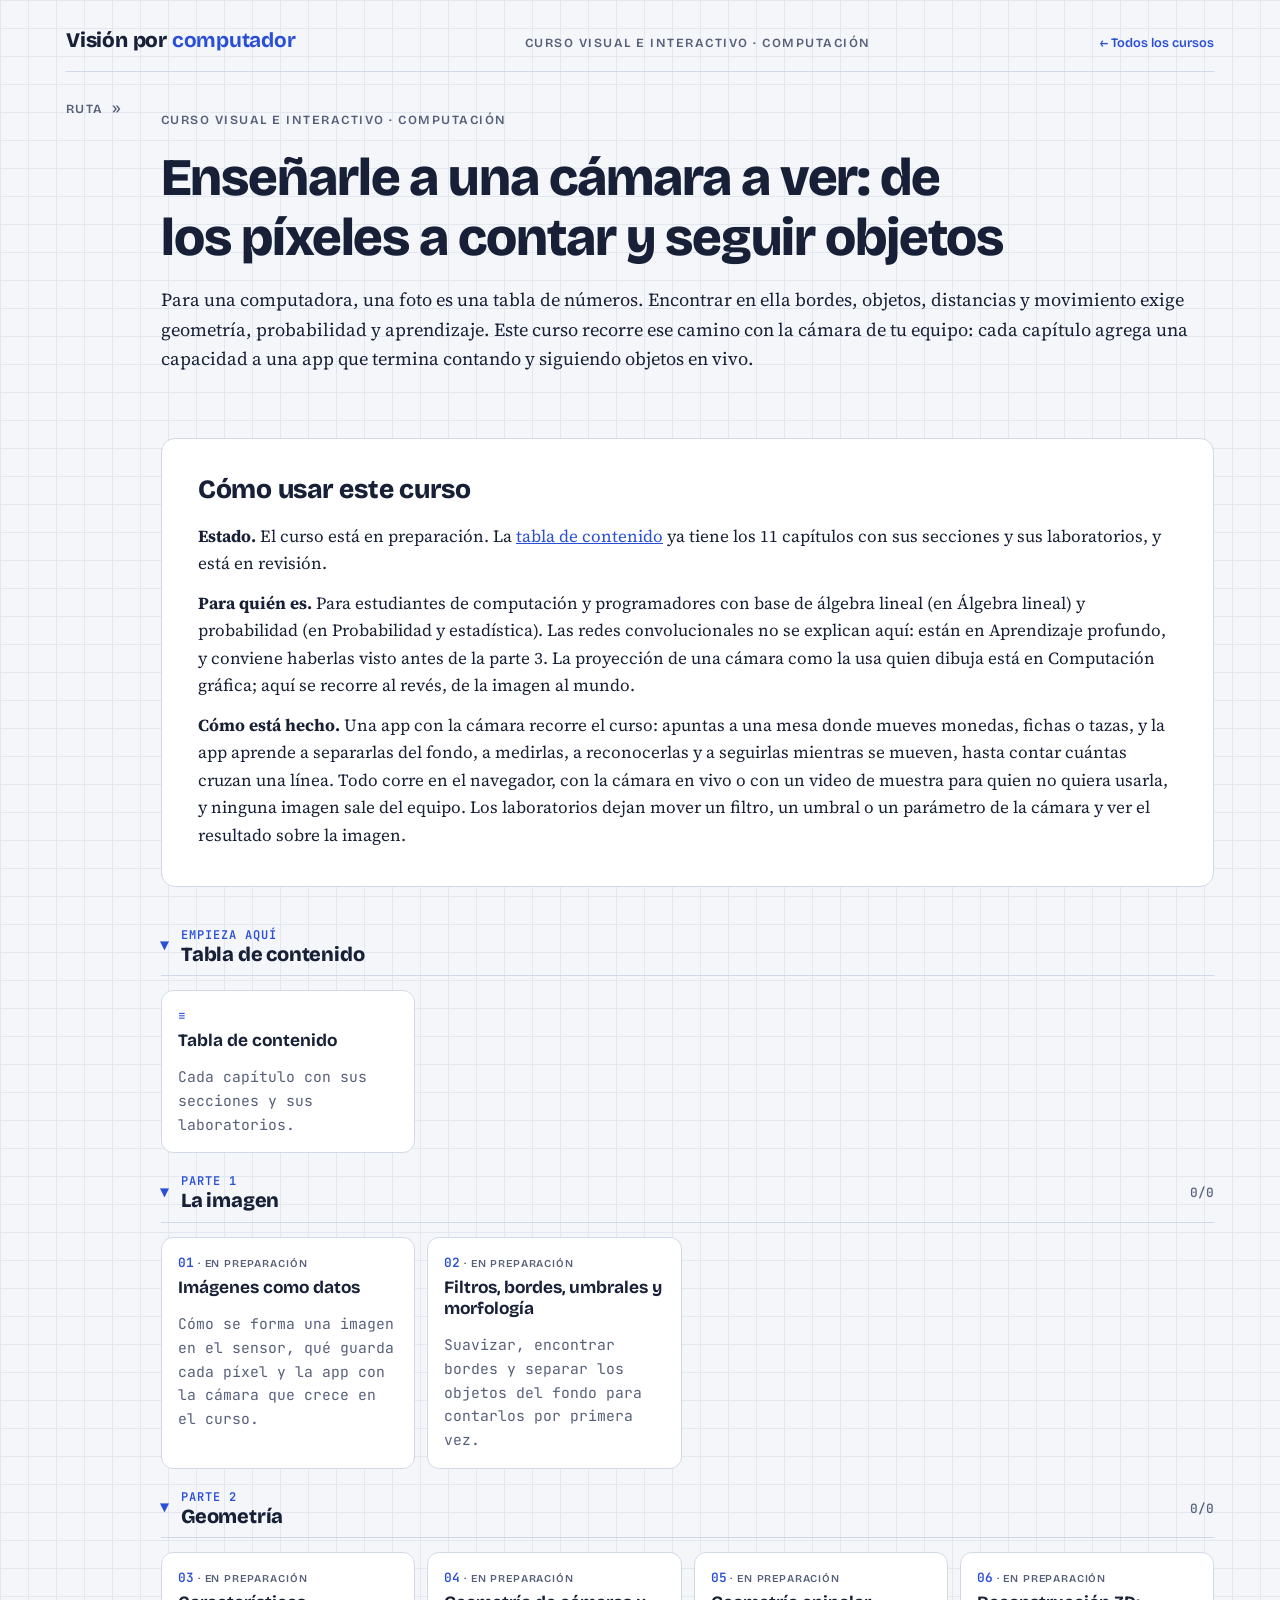
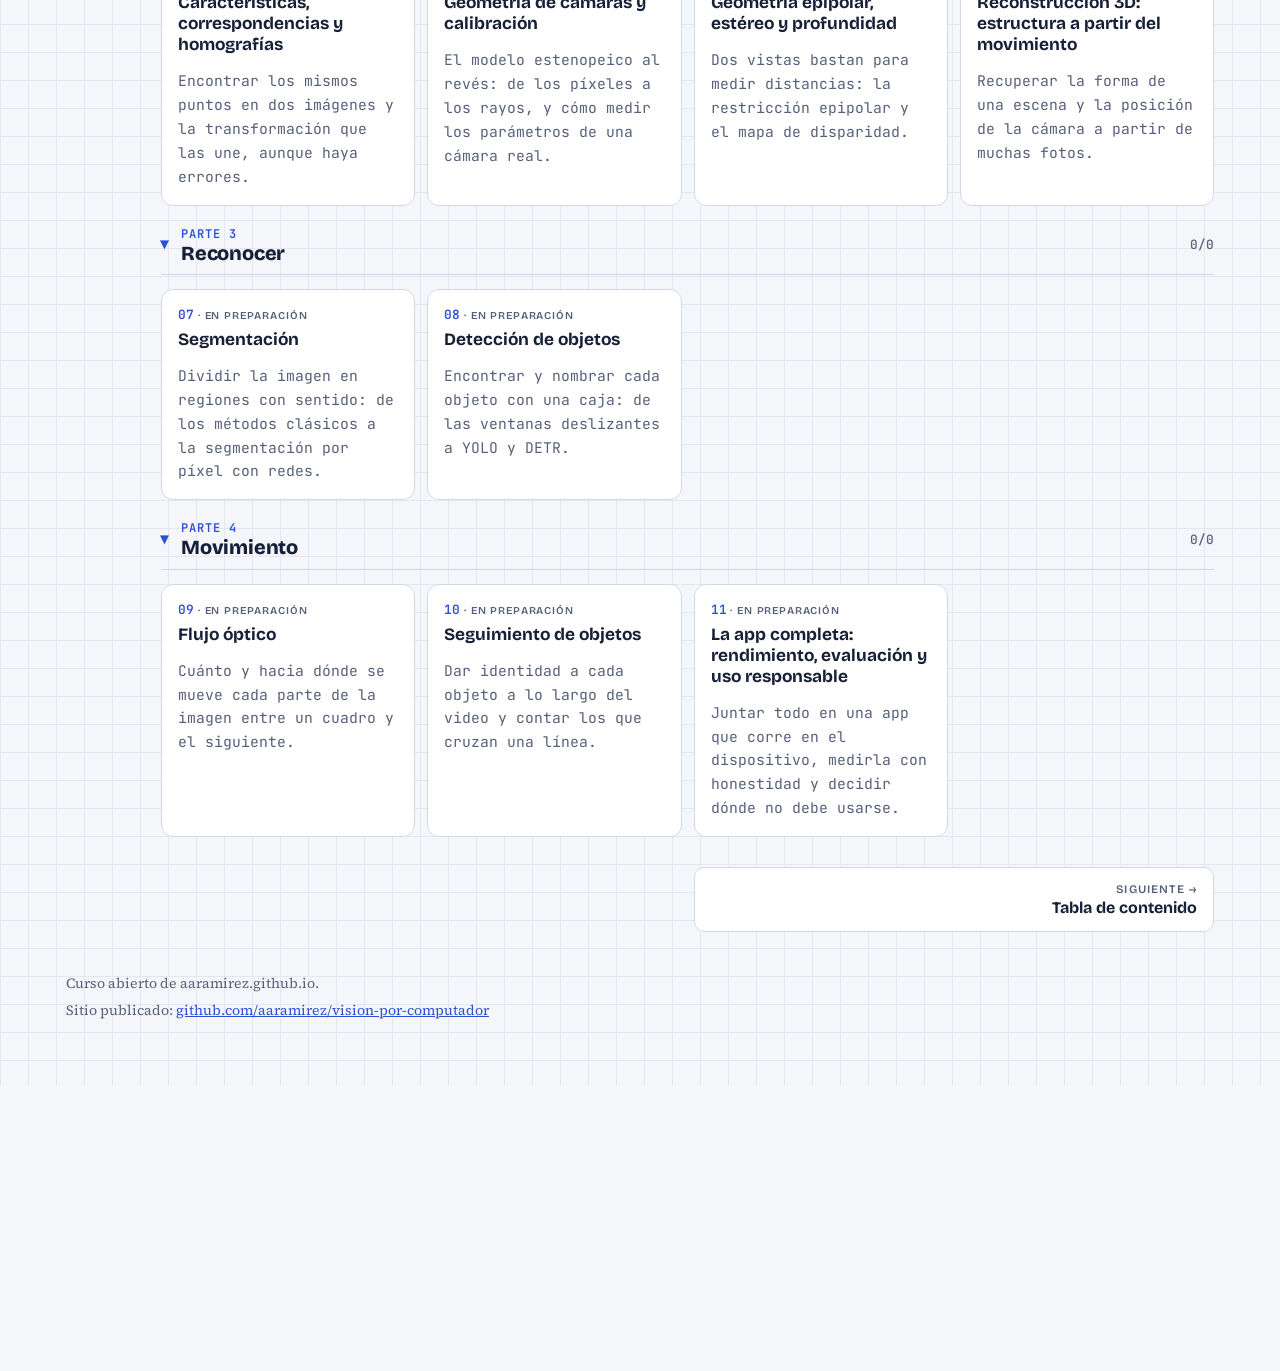
==== index.html @ 4a485ded "Portada y tabla de contenido para revisión" ====
<!doctype html>
<html lang="es">
<head>
<!-- Google Tag Manager -->
<script>(function(w,d,s,l,i){w[l]=w[l]||[];w[l].push({'gtm.start':
new Date().getTime(),event:'gtm.js'});var f=d.getElementsByTagName(s)[0],
j=d.createElement(s),dl=l!='dataLayer'?'&l='+l:'';j.async=true;j.src=
'https://www.googletagmanager.com/gtm.js?id='+i+dl;f.parentNode.insertBefore(j,f);
})(window,document,'script','dataLayer','GTM-KX76XF8R');</script>
<!-- End Google Tag Manager -->
<meta charset="utf-8">
<meta name="viewport" content="width=device-width, initial-scale=1, viewport-fit=cover">
<title>Visión por computador</title>
<meta name="claude:viewport-fit-sides" content="cover">
<meta name="description" content="Cómo una computadora interpreta imágenes: filtros y bordes, características y correspondencias, geometría de cámaras y calibración, estéreo y reconstrucción 3D, flujo óptico, seguimiento, segmentación y detección de objetos, con una app que usa la cámara del lector.">
<link rel="preconnect" href="https://fonts.googleapis.com">
<link rel="preconnect" href="https://fonts.gstatic.com" crossorigin>
<link rel="stylesheet" href="https://fonts.googleapis.com/css2?family=Bricolage+Grotesque:opsz,wght@12..96,500;12..96,700;12..96,800&family=JetBrains+Mono:wght@400;600&family=Source+Serif+4:ital,opsz,wght@0,8..60,400;0,8..60,600;1,8..60,400;1,8..60,600&display=swap">
<link rel="stylesheet" href="assets/style.css">
</head>
<body>
<!-- Google Tag Manager (noscript) -->
<noscript><iframe src="https://www.googletagmanager.com/ns.html?id=GTM-KX76XF8R"
height="0" width="0" style="display:none;visibility:hidden"></iframe></noscript>
<!-- End Google Tag Manager (noscript) -->
<div class="wrap" data-page="index">
<header class="topbar"><a class="brand" href="index.html">Visión por <b>computador</b></a><span class="eyebrow">Curso visual e interactivo · Computación</span><a class="al-sitio" href="https://aaramirez.github.io/">← Todos los cursos</a></header>
<div class="layout">
<nav class="toc" id="toc" aria-label="Ruta de aprendizaje"></nav>
<main>

<header class="hero">
  <span class="eyebrow">Curso visual e interactivo · Computación</span>
  <h1>Enseñarle a una cámara a ver: de los píxeles a contar y seguir objetos</h1>
  <p class="lede">Para una computadora, una foto es una tabla de números. Encontrar en ella bordes, objetos, distancias y movimiento exige geometría, probabilidad y aprendizaje. Este curso recorre ese camino con la cámara de tu equipo: cada capítulo agrega una capacidad a una app que termina contando y siguiendo objetos en vivo.</p>
</header>

<section>
  <h2>Cómo usar este curso</h2>
  <div class="prose">
    <p><b>Estado.</b> El curso está en preparación. La <a href="temario.html">tabla de contenido</a> ya tiene los 11 capítulos con sus secciones y sus laboratorios, y está en revisión.</p>
    <p><b>Para quién es.</b> Para estudiantes de computación y programadores con base de álgebra lineal (en Álgebra lineal) y probabilidad (en Probabilidad y estadística). Las redes convolucionales no se explican aquí: están en Aprendizaje profundo, y conviene haberlas visto antes de la parte 3. La proyección de una cámara como la usa quien dibuja está en Computación gráfica; aquí se recorre al revés, de la imagen al mundo.</p>
    <p><b>Cómo está hecho.</b> Una app con la cámara recorre el curso: apuntas a una mesa donde mueves monedas, fichas o tazas, y la app aprende a separarlas del fondo, a medirlas, a reconocerlas y a seguirlas mientras se mueven, hasta contar cuántas cruzan una línea. Todo corre en el navegador, con la cámara en vivo o con un video de muestra para quien no quiera usarla, y ninguna imagen sale del equipo. Los laboratorios dejan mover un filtro, un umbral o un parámetro de la cámara y ver el resultado sobre la imagen.</p>
  </div>
</section>

<details class="stage" id="temario" open><summary><h2><span class="pn">Empieza aquí</span> Tabla de contenido</h2></summary>
  <div class="mods">
    <a class="mod" href="temario.html"><span class="n">≡</span><b>Tabla de contenido</b><p>Cada capítulo con sus secciones y sus laboratorios.</p></a>
  </div>
</details>

<details class="stage" id="parte-1" open><summary><h2><span class="pn">Parte 1</span> La imagen</h2><span class="cuenta" data-etapa-cuenta="1"></span></summary>
  <div class="mods">
    <div class="mod soon" data-id="imagenes-como-datos"><span class="n">01</span><b>Imágenes como datos</b><p>Cómo se forma una imagen en el sensor, qué guarda cada píxel y la app con la cámara que crece en el curso.</p></div>
    <div class="mod soon" data-id="filtros-bordes-y-regiones"><span class="n">02</span><b>Filtros, bordes, umbrales y morfología</b><p>Suavizar, encontrar bordes y separar los objetos del fondo para contarlos por primera vez.</p></div>
  </div>
</details>

<details class="stage" id="parte-2" open><summary><h2><span class="pn">Parte 2</span> Geometría</h2><span class="cuenta" data-etapa-cuenta="2"></span></summary>
  <div class="mods">
    <div class="mod soon" data-id="caracteristicas-y-correspondencias"><span class="n">03</span><b>Características, correspondencias y homografías</b><p>Encontrar los mismos puntos en dos imágenes y la transformación que las une, aunque haya errores.</p></div>
    <div class="mod soon" data-id="geometria-de-camaras"><span class="n">04</span><b>Geometría de cámaras y calibración</b><p>El modelo estenopeico al revés: de los píxeles a los rayos, y cómo medir los parámetros de una cámara real.</p></div>
    <div class="mod soon" data-id="estereo-y-profundidad"><span class="n">05</span><b>Geometría epipolar, estéreo y profundidad</b><p>Dos vistas bastan para medir distancias: la restricción epipolar y el mapa de disparidad.</p></div>
    <div class="mod soon" data-id="reconstruccion-3d"><span class="n">06</span><b>Reconstrucción 3D: estructura a partir del movimiento</b><p>Recuperar la forma de una escena y la posición de la cámara a partir de muchas fotos.</p></div>
  </div>
</details>

<details class="stage" id="parte-3" open><summary><h2><span class="pn">Parte 3</span> Reconocer</h2><span class="cuenta" data-etapa-cuenta="3"></span></summary>
  <div class="mods">
    <div class="mod soon" data-id="segmentacion"><span class="n">07</span><b>Segmentación</b><p>Dividir la imagen en regiones con sentido: de los métodos clásicos a la segmentación por píxel con redes.</p></div>
    <div class="mod soon" data-id="deteccion-de-objetos"><span class="n">08</span><b>Detección de objetos</b><p>Encontrar y nombrar cada objeto con una caja: de las ventanas deslizantes a YOLO y DETR.</p></div>
  </div>
</details>

<details class="stage" id="parte-4" open><summary><h2><span class="pn">Parte 4</span> Movimiento</h2><span class="cuenta" data-etapa-cuenta="4"></span></summary>
  <div class="mods">
    <div class="mod soon" data-id="flujo-optico"><span class="n">09</span><b>Flujo óptico</b><p>Cuánto y hacia dónde se mueve cada parte de la imagen entre un cuadro y el siguiente.</p></div>
    <div class="mod soon" data-id="seguimiento"><span class="n">10</span><b>Seguimiento de objetos</b><p>Dar identidad a cada objeto a lo largo del video y contar los que cruzan una línea.</p></div>
    <div class="mod soon" data-id="la-app-completa"><span class="n">11</span><b>La app completa: rendimiento, evaluación y uso responsable</b><p>Juntar todo en una app que corre en el dispositivo, medirla con honestidad y decidir dónde no debe usarse.</p></div>
  </div>
</details>



<nav class="pager" id="pager" aria-label="Capítulo anterior y siguiente"></nav>
</main>
</div>
<footer><span>Curso abierto de aaramirez.github.io.</span><span>Sitio publicado: <a href="https://github.com/aaramirez/vision-por-computador" target="_blank" rel="noopener">github.com/aaramirez/vision-por-computador</a></span></footer>
</div>
<script src="assets/lab.js"></script>
</body>
</html>
---- assets/style.css ----
/* Cuaderno cuadriculado: índice lateral fijo (ruta de aprendizaje) + columna de lectura con laboratorios interactivos */
:root{
  --paper:#f4f6fa; --card:#ffffff; --ink:#172036; --muted:#56607a; --line:#d2d9e6; --grid:#e2e7f0;
  --accent:#2a4fd6; --accent-soft:#e4eaff; --warm:#d4492f; --warm-soft:#fde7e1; --good:#16845a; --good-soft:#dff3ea;
  --mark:rgba(255,206,46,.5);
  --f-display:"Bricolage Grotesque","Segoe UI",system-ui,sans-serif;
  --f-body:"Source Serif 4",Georgia,"Times New Roman",serif;
  --f-mono:"JetBrains Mono",ui-monospace,Consolas,monospace;
}
@media (prefers-color-scheme: dark){
  :root:not([data-theme="light"]){
    --paper:#0e1422; --card:#151d2f; --ink:#e5eaf6; --muted:#9ba6c3; --line:#2b3651; --grid:#1b2438;
    --accent:#8aa4ff; --accent-soft:#1e2a4d; --warm:#ff8166; --warm-soft:#3a2026; --good:#55cf98; --good-soft:#163328;
    --mark:rgba(240,196,40,.32); color-scheme:dark;
  }
}
:root[data-theme="dark"]{
  --paper:#0e1422; --card:#151d2f; --ink:#e5eaf6; --muted:#9ba6c3; --line:#2b3651; --grid:#1b2438;
  --accent:#8aa4ff; --accent-soft:#1e2a4d; --warm:#ff8166; --warm-soft:#3a2026; --good:#55cf98; --good-soft:#163328;
  --mark:rgba(240,196,40,.32); color-scheme:dark;
}
*{box-sizing:border-box}
html{scroll-behavior:smooth;scroll-padding-top:72px}
@media (prefers-reduced-motion: reduce){html{scroll-behavior:auto}}
body{
  margin:0;background-color:var(--paper);color:var(--ink);
  background-image:linear-gradient(var(--grid) 1px,transparent 1px),linear-gradient(90deg,var(--grid) 1px,transparent 1px);
  background-size:28px 28px;
  font:400 17px/1.62 var(--f-body);
}
body::before{content:"";position:fixed;inset:0 0 auto;height:env(safe-area-inset-top,0px);z-index:10;background:var(--paper)}
a{color:var(--accent)}
a:focus-visible,button:focus-visible,input:focus-visible,summary:focus-visible{outline:2px solid var(--accent);outline-offset:2px;border-radius:4px}
.wrap{max-width:1180px;margin:0 auto;padding-left:max(16px,env(safe-area-inset-left,0px));padding-right:max(16px,env(safe-area-inset-right,0px));padding-block:28px 64px}
h1,h2,h3{font-family:var(--f-display);text-wrap:balance;line-height:1.12;margin:0}
h1{font-size:clamp(2rem,5vw,3.3rem);font-weight:800;letter-spacing:-.02em}
h2{font-size:clamp(1.6rem,3.4vw,2.2rem);font-weight:800;letter-spacing:-.01em}
h3{font-size:1.18rem;font-weight:700}
p{margin:0}
var,.v{font-family:var(--f-body);font-style:italic}
.bf{font-weight:700;font-style:normal}
code,.mono{font-family:var(--f-mono);font-size:.86em}
.hl{background:linear-gradient(transparent 58%,var(--mark) 58%);padding:0 .1em}
.eyebrow{font-family:var(--f-display);font-weight:600;font-size:.78rem;letter-spacing:.12em;text-transform:uppercase;color:var(--muted)}

/* Hero */
.hero{display:grid;gap:18px;padding-block:12px 34px}
.hero .lede{font-size:1.15rem;color:var(--ink)}
.eq-hero{display:flex;flex-wrap:wrap;align-items:flex-start;gap:6px 10px;margin-top:8px;padding:22px 20px 16px;background:var(--card);border:1px solid var(--line);border-radius:12px}
.eq-hero .op{font:400 clamp(2rem,6vw,3.4rem)/1 var(--f-body);color:var(--muted);padding-top:2px}
.tk{display:grid;justify-items:center;gap:6px;text-decoration:none;color:var(--ink);padding:2px 6px 6px;border-radius:8px;transition:background .15s}
.tk:hover{background:var(--accent-soft)}
.tk .sym{font:italic 600 clamp(2rem,6vw,3.4rem)/1 var(--f-body);color:var(--accent)}
.tk .sym.bf{font-style:normal}
.tk .lab{font:600 .72rem/1.2 var(--f-display);letter-spacing:.06em;text-transform:uppercase;color:var(--muted);text-align:center;border-top:2px solid var(--accent);padding-top:5px}
.eq-hero .train{flex-basis:100%;font-size:.98rem;color:var(--muted);border-top:1px dashed var(--line);padding-top:12px;margin-top:6px}

/* Layout */
.layout{display:grid;grid-template-columns:230px minmax(0,1fr);gap:40px;align-items:start}
.toc{position:sticky;top:calc(env(safe-area-inset-top,0px) + 16px);display:grid;gap:14px;font-family:var(--f-display)}
.toc ol{list-style:none;margin:0;padding:0;display:grid;gap:2px}
.toc a{display:grid;grid-template-columns:28px 1fr 16px;align-items:center;gap:6px;padding:7px 8px;border-radius:7px;color:var(--ink);text-decoration:none;font-size:.95rem;font-weight:500}
.toc a:hover{background:var(--card)}
.toc a.active{background:var(--card);box-shadow:inset 3px 0 0 var(--accent)}
.toc .n{font-family:var(--f-mono);font-size:.75rem;color:var(--muted)}
.toc .ck{width:14px;height:14px;border-radius:50%;border:1.5px solid var(--line)}
.toc a.done .ck{background:var(--good);border-color:var(--good)}
.prog{display:grid;gap:6px;font-size:.82rem;color:var(--muted)}
.prog .bar{height:6px;background:var(--line);border-radius:3px;overflow:hidden}
.prog .bar i{display:block;height:100%;width:0;background:var(--good);transition:width .3s}
@media (max-width:900px){
  .layout{grid-template-columns:minmax(0,1fr);gap:20px}
  .toc{top:env(safe-area-inset-top,0px);z-index:5;background:var(--paper);margin-inline:-16px;padding:8px 16px;border-bottom:1px solid var(--line)}
  .toc .ruta>summary{display:flex;align-items:baseline;gap:10px;cursor:pointer;padding:4px 0}
  .toc .ruta>summary .aqui{min-width:0;font-size:.92rem;font-weight:600;color:var(--ink);white-space:nowrap;overflow:hidden;text-overflow:ellipsis}
  .toc .ruta>summary::after{content:"▾";margin-left:auto;color:var(--muted)}
  .toc .ruta[open]>summary::after{content:"▴"}
  .toc .ruta[open]{max-height:72vh;overflow-y:auto;padding-bottom:8px}
}

/* Secciones */
main{display:grid;gap:30px;min-width:0}
section{background:var(--card);border:1px solid var(--line);border-radius:14px;padding:clamp(20px,4vw,36px);display:grid;gap:18px;min-width:0}
.sec-head{display:grid;gap:6px}
.sec-head .num{font:600 .8rem var(--f-mono);color:var(--accent)}
.prose{display:grid;gap:12px}
.cards{display:grid;grid-template-columns:repeat(auto-fit,minmax(min(100%,200px),1fr));gap:12px}
.fact{border:1px solid var(--line);border-radius:10px;padding:14px 16px;display:grid;gap:6px;align-content:start;background:var(--paper)}
.fact h3{font-size:1rem}
.fact .ex{font-family:var(--f-mono);font-size:.85rem;color:var(--accent)}
.fact p{font-size:.94rem}
.eq{font-size:1.25rem;padding:12px 16px;background:var(--paper);border-radius:8px;overflow-x:auto;white-space:nowrap}
.eq small{font-size:.8rem;color:var(--muted);font-family:var(--f-display);margin-left:10px;white-space:normal}
.ml{border-left:4px solid var(--good);background:var(--good-soft);padding:12px 16px;border-radius:0 8px 8px 0;display:grid;gap:4px}
.ml>b{font-family:var(--f-display);font-size:.78rem;letter-spacing:.1em;text-transform:uppercase;color:var(--good)}
.tbl{overflow-x:auto}
table{border-collapse:collapse;width:100%;font-size:.94rem}
th,td{text-align:left;padding:8px 10px;border-bottom:1px solid var(--line);vertical-align:top}
th{font-family:var(--f-display);font-size:.82rem;letter-spacing:.02em;color:var(--muted);font-weight:600}
td.num,th.num{text-align:right;font-family:var(--f-mono);font-variant-numeric:tabular-nums}
td .sym{font-size:1.2rem}

/* Laboratorios */
.lab{border:1.5px solid var(--accent);border-radius:12px;padding:16px;display:grid;gap:14px;min-width:0}
.lab-title{display:flex;align-items:baseline;gap:10px;flex-wrap:wrap}
.lab-title .tag{font:700 .7rem var(--f-display);letter-spacing:.12em;text-transform:uppercase;background:var(--accent);color:var(--card);padding:3px 8px;border-radius:4px}
.lab-title h3{font-size:1.05rem}
.lab canvas{width:100%;display:block;border-radius:8px;background:var(--card)}
.lab .hint{font-size:.9rem;color:var(--muted)}
.ctls{display:grid;grid-template-columns:repeat(auto-fit,minmax(min(100%,210px),1fr));gap:10px 18px}
.ctl{display:grid;grid-template-columns:1fr auto;align-items:center;gap:2px 10px;font:500 .86rem var(--f-display)}
.ctl input[type=range]{grid-column:1/-1;width:100%;accent-color:var(--accent)}
.ctl output{font-family:var(--f-mono);font-size:.85rem;color:var(--accent);font-variant-numeric:tabular-nums}
.btns{display:flex;flex-wrap:wrap;gap:6px}
button{font:600 .86rem var(--f-display);border:1px solid var(--line);background:var(--paper);color:var(--ink);padding:7px 12px;border-radius:7px;cursor:pointer}
button:hover{border-color:var(--accent)}
button[aria-pressed="true"]{background:var(--accent);color:var(--card);border-color:var(--accent)}
button.primary{background:var(--accent);color:var(--card);border-color:var(--accent)}
.readout{font-family:var(--f-mono);font-size:.88rem;background:var(--paper);border-radius:8px;padding:10px 12px;display:grid;gap:3px;font-variant-numeric:tabular-nums;overflow-x:auto}
.readout .big{font-size:1.05rem;color:var(--accent);font-weight:600}
.readout .warn{color:var(--warm);font-weight:600}
.readout .ok{color:var(--good);font-weight:600}
.split{display:grid;grid-template-columns:minmax(0,1.3fr) minmax(0,1fr);gap:16px;align-items:start}
@media (max-width:640px){.split{grid-template-columns:minmax(0,1fr)}}

/* Fracción */
.fbar{display:flex;height:34px;border-radius:6px;overflow:hidden;border:1px solid var(--line);gap:2px;background:var(--line)}
.fbar span{flex:1;background:var(--card)}
.fbar span.on{background:var(--accent)}
.trio{display:flex;flex-wrap:wrap;gap:8px 22px;align-items:baseline;font-family:var(--f-mono);font-size:1.25rem}
.trio em{font-style:normal;font-family:var(--f-display);font-size:.75rem;color:var(--muted);display:block;letter-spacing:.06em;text-transform:uppercase}

/* Matriz de confusión */
.cm{display:grid;grid-template-columns:auto 1fr 1fr;gap:4px;font-family:var(--f-display);font-size:.82rem;max-width:380px}
.cm .h{color:var(--muted);text-align:center;align-self:end;padding:4px}
.cm .rh{color:var(--muted);align-self:center;padding-right:6px;text-align:right}
.cm label{display:grid;gap:2px;padding:8px;border-radius:8px;font-weight:600}
.cm label.t{background:var(--good-soft)} .cm label.f{background:var(--warm-soft)}
.cm input{width:100%;font:600 1rem var(--f-mono);padding:4px 6px;border:1px solid var(--line);border-radius:5px;background:var(--card);color:var(--ink)}
.meters{display:grid;gap:8px}
.meter{display:grid;grid-template-columns:110px 1fr 58px;gap:8px;align-items:center;font-size:.86rem;font-family:var(--f-display)}
.meter .track{height:10px;background:var(--paper);border-radius:5px;overflow:hidden;border:1px solid var(--line)}
.meter .track i{display:block;height:100%;background:var(--accent)}
.meter output{font-family:var(--f-mono);text-align:right;font-variant-numeric:tabular-nums}

/* Multiplicación de matrices */
.mm{display:flex;flex-wrap:wrap;align-items:center;gap:12px;font-family:var(--f-mono);overflow-x:auto}
.mat{display:grid;gap:3px;padding:6px 8px;border-left:2px solid var(--ink);border-right:2px solid var(--ink);border-radius:6px}
.mat span{min-width:36px;text-align:center;padding:5px 4px;border-radius:5px;font-variant-numeric:tabular-nums}
.mat span.row{background:var(--accent-soft);color:var(--accent);font-weight:600}
.mat span.col{background:var(--warm-soft);color:var(--warm);font-weight:600}
.mat span.cell{background:var(--good-soft);color:var(--good);font-weight:600}
.mat span.q{color:var(--muted)}
.mm .x{font-size:1.3rem;color:var(--muted)}
.mm .dim{display:block;text-align:center;font-size:.72rem;color:var(--muted)}

/* Cadena */
.chain{display:flex;flex-wrap:wrap;align-items:center;gap:8px;font-family:var(--f-mono);font-size:.9rem}
.chain .box{border:1.5px solid var(--ink);border-radius:8px;padding:8px 12px;background:var(--card);text-align:center}
.chain .box small{display:block;font-family:var(--f-display);color:var(--muted);font-size:.72rem}
.chain .arr{color:var(--muted);text-align:center;font-size:.8rem}
.chain .arr b{display:block;color:var(--warm);font-weight:600}

/* Neurona */
.neuron svg{width:100%;height:auto;display:block}
.neuron text{font-family:var(--f-mono);font-size:13px;fill:var(--ink)}
.neuron .lbl{font-family:var(--f-display);font-size:11px;fill:var(--muted);letter-spacing:.05em}
.legend{display:flex;flex-wrap:wrap;gap:14px;font:500 .82rem var(--f-display);color:var(--muted)}
.legend i{display:inline-block;width:11px;height:11px;border-radius:50%;margin-right:5px;vertical-align:-1px}

/* Softmax */
.sm{display:grid;gap:8px}
.sm-row{display:grid;grid-template-columns:70px 1fr 64px;gap:10px;align-items:center;font:500 .9rem var(--f-display)}
.sm-row .track{height:22px;background:var(--paper);border:1px solid var(--line);border-radius:5px;overflow:hidden}
.sm-row .track i{display:block;height:100%;background:var(--accent);transition:width .15s}
.sm-row output{font-family:var(--f-mono);text-align:right}

/* Pasos */
.steps{list-style:none;margin:0;padding:0;display:grid;gap:8px;counter-reset:st}
.steps li{counter-increment:st;display:grid;grid-template-columns:34px 1fr;gap:10px;align-items:start}
.steps li::before{content:counter(st);font:700 .9rem var(--f-mono);color:var(--card);background:var(--ink);border-radius:50%;width:28px;height:28px;display:grid;place-items:center}

/* Quiz */
.quiz{display:grid;gap:8px}
.quiz h3{font-size:.8rem;letter-spacing:.12em;text-transform:uppercase;color:var(--muted)}
details{border:1px dashed var(--line);border-radius:8px;padding:10px 14px;background:var(--paper)}
summary{cursor:pointer;font-weight:600}
details p{margin-top:8px;color:var(--good);font-family:var(--f-mono);font-size:.9rem}

/* Videos */
.vids{display:flex;flex-wrap:wrap;gap:8px;align-items:center}
.vids>span{font:600 .74rem var(--f-display);letter-spacing:.1em;text-transform:uppercase;color:var(--muted);margin-right:4px}
.vid{display:inline-flex;align-items:center;gap:7px;font:500 .86rem var(--f-display);text-decoration:none;color:var(--ink);border:1px solid var(--line);border-radius:999px;padding:5px 12px 5px 9px;background:var(--paper)}
.vid::before{content:"";width:0;height:0;border-left:8px solid var(--warm);border-top:5px solid transparent;border-bottom:5px solid transparent}
.vid:hover{border-color:var(--warm)}
.vid small{color:var(--muted);font-size:.74rem}
.chan{display:grid;grid-template-columns:repeat(auto-fit,minmax(min(100%,250px),1fr));gap:12px}
.chan a{display:grid;gap:4px;text-decoration:none;color:var(--ink);border:1px solid var(--line);border-radius:10px;padding:14px;background:var(--paper)}
.chan a:hover{border-color:var(--warm)}
.chan b{font-family:var(--f-display);font-size:1.02rem}
.chan .lang{font:600 .7rem var(--f-display);letter-spacing:.1em;text-transform:uppercase;color:var(--warm)}
.chan p{font-size:.9rem;color:var(--muted)}

.got{display:flex;align-items:center;gap:10px;font:600 .92rem var(--f-display);border-top:1px solid var(--line);padding-top:14px;cursor:pointer}
.got input{width:20px;height:20px;accent-color:var(--good)}
footer{margin-top:40px;font-size:.88rem;color:var(--muted);display:grid;gap:4px}

/* ---- Sitio de varias páginas ---- */
.topbar{display:flex;flex-wrap:wrap;align-items:baseline;justify-content:space-between;gap:6px 16px;padding-bottom:18px;border-bottom:1px solid var(--line)}
.topbar .al-sitio{font:600 .8rem var(--f-display);color:var(--accent);text-decoration:none;white-space:nowrap}
.topbar .al-sitio:hover{text-decoration:underline}
.brand{font:800 1.3rem var(--f-display);color:var(--ink);text-decoration:none;letter-spacing:-.01em}
.brand b{color:var(--accent)}
.layout{margin-top:26px}
.toc ol{position:relative}
.toc details{border:0;border-radius:0;padding:0;background:none}
.toc summary{color:inherit;font-weight:inherit}
.toc{grid-template-columns:minmax(0,1fr)}
.toc .ruta{display:grid;grid-template-columns:minmax(0,1fr);gap:6px;min-width:0}
.toc summary{list-style:none}
.toc summary::-webkit-details-marker{display:none}
.toc .ruta>summary{display:flex;align-items:baseline}
@media (min-width:901px){.toc .ruta>summary{cursor:pointer;padding-bottom:4px;gap:8px}.toc .ruta>summary .aqui{display:none}.toc .ruta>summary::after{content:"«";color:var(--muted);font:600 .9rem var(--f-mono)}.toc .ruta:not([open])>summary::after{content:"»"}.toc .ruta>summary:hover .eyebrow{color:var(--accent)}.layout.toc-cerrada{grid-template-columns:auto minmax(0,1fr)}}
.toc .etapa>summary{display:flex;align-items:center;justify-content:space-between;gap:8px;padding:8px;border-radius:7px;cursor:pointer;font-size:.8rem;font-weight:700;color:var(--muted);letter-spacing:.02em}
.toc .etapa>summary::before{content:"▸";display:inline-block;width:12px;transition:transform .15s}
.toc .etapa[open]>summary::before{transform:rotate(90deg)}
.toc .etapa>summary>span:first-child{flex:1}
.toc .etapa>summary:hover{background:var(--card);color:var(--ink)}
.toc .etapa[open]>summary{color:var(--ink)}
.toc .etapa .cuenta{font:500 .72rem var(--f-mono);color:var(--muted)}
.toc .etapa>ol{padding-left:6px;margin-bottom:6px}
@media (prefers-reduced-motion: reduce){.toc .etapa>summary::before{transition:none}}
.page-head{display:grid;gap:10px;padding-block:2px 4px}
.page-head .num{font:600 .8rem var(--f-mono);color:var(--accent);letter-spacing:.06em}
.page-head .lede{font-size:1.12rem}
main section>h2{font-size:clamp(1.3rem,2.6vw,1.65rem)}
figure{margin:0}
.fig{display:grid;gap:6px;min-width:0}
.cap{font:600 .8rem/1.35 var(--f-display);letter-spacing:.02em;color:var(--muted)}
.cap .fa{color:var(--accent)} .cap .fw{color:var(--warm)}
.twin{display:grid;grid-template-columns:minmax(0,1fr) minmax(0,1fr);gap:14px}
@media (max-width:640px){.twin{grid-template-columns:minmax(0,1fr)}}
.got{border:1px solid var(--line);border-radius:10px;padding:14px 18px;background:var(--card)}
.pager{display:grid;grid-template-columns:1fr 1fr;gap:12px}
.pager a{display:grid;gap:2px;padding:14px 16px;border:1px solid var(--line);border-radius:10px;background:var(--card);text-decoration:none;color:var(--ink);font:700 1rem var(--f-display)}
.pager a small{font-weight:600;color:var(--muted);font-size:.72rem;letter-spacing:.1em;text-transform:uppercase}
.pager a.next{grid-column:2;text-align:right}
.pager a:hover{border-color:var(--accent)}
.stage{display:grid;gap:12px}
details.stage{display:block;border:0;border-radius:0;padding:0;background:none}
details.stage>summary{list-style:none;display:flex;align-items:center;gap:12px;padding:10px 0;border-bottom:1px solid var(--line)}
details.stage>summary::-webkit-details-marker{display:none}
details.stage>summary::before{content:"▸";color:var(--accent);font-size:1rem;transition:transform .15s}
details.stage[open]>summary::before{transform:rotate(90deg)}
details.stage>summary>h2{flex:1;min-width:0;font-size:1.25rem}
details.stage>summary:hover h2{color:var(--accent)}
details.stage .cuenta{font:500 .8rem var(--f-mono);color:var(--muted)}
details.stage>.mods{margin-top:14px}
details.stage+details.stage{margin-top:-20px}
@media (prefers-reduced-motion: reduce){details.stage>summary::before{transition:none}}
.stage>h2{font-size:1.25rem}
.mods{display:grid;grid-template-columns:repeat(auto-fill,minmax(min(100%,240px),1fr));gap:12px}
.mod{display:grid;gap:6px;align-content:start;padding:16px;border:1px solid var(--line);border-radius:12px;background:var(--card);text-decoration:none;color:var(--ink);position:relative}
.mod:hover{border-color:var(--accent)}
.mod .n{font:600 .8rem var(--f-mono);color:var(--accent)}
.mod b{font:700 1.08rem var(--f-display)}
.mod p{font-size:.92rem;color:var(--muted)}
.mod.done{border-color:var(--good)}
.mod.done::after{content:"Lo tengo claro";position:absolute;top:15px;right:16px;font:600 .66rem var(--f-display);letter-spacing:.08em;text-transform:uppercase;color:var(--good)}
.ref3b{border:1px solid var(--line);border-radius:10px;overflow:hidden}
.ref3b-h{display:flex;flex-wrap:wrap;justify-content:space-between;gap:4px 12px;align-items:baseline;padding:10px 14px;background:var(--accent-soft)}
.ref3b-h b{font:700 .95rem var(--f-display);color:var(--accent)}
.ref3b-h span{font:500 .78rem var(--f-display);color:var(--muted)}
.ref3b ul{list-style:none;margin:0;padding:0}
.ref3b li{display:grid;gap:2px;padding:10px 14px;border-top:1px solid var(--line)}
.ref3b li a{font:600 .95rem var(--f-display);text-decoration:none}
.ref3b li a:hover{text-decoration:underline}
.ref3b li span{font-size:.9rem;color:var(--muted)}
.compare td:first-child{font-family:var(--f-display);font-weight:600;color:var(--muted);font-size:.85rem}
.cards{grid-template-columns:repeat(auto-fit,minmax(min(100%,170px),1fr))}

/* ---- Ejercicios resueltos ---- */
.ej-item{border:1px solid var(--line);border-radius:12px;background:var(--paper);padding:16px 18px;display:grid;gap:12px;min-width:0}
.ej-q{display:flex;gap:12px;align-items:flex-start;min-width:0}
.ej-n{flex:none;width:30px;height:30px;border-radius:50%;background:var(--accent);color:var(--card);display:grid;place-items:center;font-family:var(--f-mono);font-weight:600;font-size:.85rem}
.ej-q>div{min-width:0}
.ej-q>div>b{display:block;font-family:var(--f-display);margin-bottom:4px}
.ej-sol{background:var(--card)}
.ej-sol p{color:inherit;font-family:var(--f-body);font-size:1rem}
.ej-steps{margin:10px 0 0 1.3em;display:grid;gap:8px}
.ej-steps .eq{font-size:1.05rem;margin-top:6px;white-space:normal}
.ej-sol p.ej-res{font-family:var(--f-mono);color:var(--good);font-weight:600;font-size:.95rem}
.ej-sol p.ej-ml{border-left:3px solid var(--warm);padding-left:10px;color:var(--muted)}

/* Curso telco: el viaje de un clic y capítulos en preparación */
.trip{display:flex;flex-wrap:wrap;align-items:center;gap:8px 6px;margin-top:8px;padding:20px;background:var(--card);border:1px solid var(--line);border-radius:12px}
.hop{display:grid;gap:2px;text-decoration:none;color:var(--ink);border:1.5px solid var(--ink);border-radius:8px;padding:8px 12px;background:var(--paper);text-align:center;transition:background .15s,border-color .15s}
.hop:hover{background:var(--accent-soft);border-color:var(--accent)}
.hop b{font:700 1rem var(--f-display)}
.hop small{font:500 .72rem var(--f-display);color:var(--muted)}
.trip .arr{color:var(--accent);font:600 1.1rem var(--f-mono)}
.trip .train{flex-basis:100%;font-size:.98rem;color:var(--muted);border-top:1px dashed var(--line);padding-top:12px;margin:6px 0 0}
.stage h2 .pn{display:block;font:600 .75rem var(--f-mono);letter-spacing:.08em;text-transform:uppercase;color:var(--accent)}
.stage{scroll-margin-top:72px}
.mod.soon .n::after{content:" · En preparación";font:600 .66rem var(--f-display);letter-spacing:.08em;text-transform:uppercase;color:var(--muted)}
.toc .soon{display:grid;grid-template-columns:28px 1fr 16px;align-items:center;gap:6px;padding:7px 8px;border-radius:7px;color:var(--muted);font-size:.95rem;font-weight:500;cursor:default}
.toc .soon .n{font:600 .78rem var(--f-mono)}
.toc .soon .ck{visibility:hidden}
@media (max-width:900px){.toc .soon{grid-template-columns:auto auto 12px;white-space:nowrap;padding:6px 10px;font-size:.88rem}}

/* ===== Biblioteca visual del libro (ver docs/biblioteca-visual.md) ===== */
:root{
  --c-fis:#b86a00; --c-fis-s:#fff0d4; --c-enl:#13804f; --c-enl-s:#dcf2e7; --c-red:#2a4fd6; --c-red-s:#e4eaff;
  --c-tra:#7a3fc4; --c-tra-s:#efe5fb; --c-apl:#c2185b; --c-apl-s:#fbe3ee;
  --d-casa:#0b7f86; --d-casa-s:#d9f1f2; --d-oper:#2a4fd6; --d-oper-s:#e4eaff; --d-inet:#56607a; --d-inet-s:#e8ebf2;
  --d-sis:#b8461f; --d-sis-s:#fbe6dc;
}
@media (prefers-color-scheme: dark){
  :root:not([data-theme="light"]){
    --c-fis:#f0a742; --c-fis-s:#3a2a12; --c-enl:#55cf98; --c-enl-s:#163328; --c-red:#8aa4ff; --c-red-s:#1e2a4d;
    --c-tra:#b98cf2; --c-tra-s:#2c2140; --c-apl:#f27aa8; --c-apl-s:#3a1c2a;
    --d-casa:#4fc9cf; --d-casa-s:#123236; --d-oper:#8aa4ff; --d-oper-s:#1e2a4d; --d-inet:#9ba6c3; --d-inet-s:#222b40;
    --d-sis:#ff9a73; --d-sis-s:#3a2219;
  }
}
:root[data-theme="dark"]{
  --c-fis:#f0a742; --c-fis-s:#3a2a12; --c-enl:#55cf98; --c-enl-s:#163328; --c-red:#8aa4ff; --c-red-s:#1e2a4d;
  --c-tra:#b98cf2; --c-tra-s:#2c2140; --c-apl:#f27aa8; --c-apl-s:#3a1c2a;
  --d-casa:#4fc9cf; --d-casa-s:#123236; --d-oper:#8aa4ff; --d-oper-s:#1e2a4d; --d-inet:#9ba6c3; --d-inet-s:#222b40;
  --d-sis:#ff9a73; --d-sis-s:#3a2219;
}
.sprite{position:absolute;width:0;height:0;overflow:hidden}
.analogia{border-left:4px solid var(--accent);background:var(--accent-soft);padding:12px 16px;border-radius:0 8px 8px 0;display:grid;gap:4px}
.analogia>b:first-child{font-family:var(--f-display);font-size:.78rem;letter-spacing:.1em;text-transform:uppercase;color:var(--accent)}
.caso{border-left:4px solid var(--warm);background:var(--warm-soft);padding:12px 16px;border-radius:0 8px 8px 0;display:grid;gap:4px}
.caso>b:first-child{font-family:var(--f-display);font-size:.78rem;letter-spacing:.1em;text-transform:uppercase;color:var(--warm)}
.analogia p,.caso p,.ml p{margin:0}
.fig{margin:0;display:grid;gap:10px;background:var(--card);border:1px solid var(--line);border-radius:12px;padding:14px;min-width:0}
.fig .lienzo{overflow-x:auto}
.fig svg{display:block;width:100%;height:auto;font-family:var(--f-display)}
.fig figcaption{font-size:.9rem;color:var(--muted);line-height:1.45}
.fig .falta{color:var(--muted);font-style:italic}
.fig .t{fill:var(--ink);font-size:13px}
.fig .t-b{font-weight:700}
.fig .t-m{fill:var(--muted)}
.fig .t-s{font-size:11px}
.fig .t-xs{font-size:10px;letter-spacing:.06em}
.fig .t-mono{font-family:var(--f-mono)}
.fig .caja{fill:var(--card);stroke:var(--line);stroke-width:1.2}
.fig .ln{stroke:var(--muted);stroke-width:1.4;fill:none}
.fig .ln-d{stroke-dasharray:4 4}
.fig .ico{color:var(--ink)}
.fig .fl-muted{fill:var(--muted)}
.fig .vida{stroke:var(--line);stroke-width:1.4;stroke-dasharray:3 5}
.fig a:hover .caja,.fig a:focus .caja{stroke:var(--accent);stroke-width:2}
.fig .pkt{fill:var(--warm)}
@media (prefers-reduced-motion: reduce){.fig .pkt{display:none}}
.fig .c-fis{fill:var(--c-fis-s);stroke:var(--c-fis)} .fig .k-fis{fill:var(--c-fis)} .fig .s-fis{stroke:var(--c-fis)}
.fig .c-enl{fill:var(--c-enl-s);stroke:var(--c-enl)} .fig .k-enl{fill:var(--c-enl)} .fig .s-enl{stroke:var(--c-enl)}
.fig .c-red{fill:var(--c-red-s);stroke:var(--c-red)} .fig .k-red{fill:var(--c-red)} .fig .s-red{stroke:var(--c-red)}
.fig .c-tra{fill:var(--c-tra-s);stroke:var(--c-tra)} .fig .k-tra{fill:var(--c-tra)} .fig .s-tra{stroke:var(--c-tra)}
.fig .c-apl{fill:var(--c-apl-s);stroke:var(--c-apl)} .fig .k-apl{fill:var(--c-apl)} .fig .s-apl{stroke:var(--c-apl)}
.fig .d-casa{fill:var(--d-casa-s);stroke:var(--d-casa)} .fig .k-casa{fill:var(--d-casa)}
.fig .d-oper{fill:var(--d-oper-s);stroke:var(--d-oper)} .fig .k-oper{fill:var(--d-oper)}
.fig .d-inet{fill:var(--d-inet-s);stroke:var(--d-inet)} .fig .k-inet{fill:var(--d-inet)}
.fig .d-sis{fill:var(--d-sis-s);stroke:var(--d-sis)} .fig .k-sis{fill:var(--d-sis)}
.fig .apagado{opacity:.28}
/* Lab cronómetro del clic */
.crono-bar{display:flex;height:38px;border-radius:8px;overflow:hidden;border:1px solid var(--line);background:var(--paper)}
.crono-bar i{display:block;height:100%;transition:width .3s ease;min-width:2px}
@media (prefers-reduced-motion: reduce){.crono-bar i{transition:none}}
.crono-ley{display:grid;grid-template-columns:repeat(auto-fill,minmax(min(100%,250px),1fr));gap:6px 14px;font:500 .86rem var(--f-display)}
.crono-ley span{display:flex;align-items:center;gap:8px}
.crono-ley i{width:12px;height:12px;border-radius:3px;flex:none}
.crono-ley b{margin-left:auto;font-family:var(--f-mono);font-weight:600;white-space:nowrap}
.crono-total{font:700 1.6rem var(--f-display)}
.crono-total small{font:500 .9rem var(--f-body);color:var(--muted);display:block}
.lab select{font:500 .92rem var(--f-display);padding:6px 8px;border:1px solid var(--line);border-radius:6px;background:var(--card);color:var(--ink);max-width:100%}
.lab .opciones{display:grid;grid-template-columns:repeat(auto-fill,minmax(min(100%,220px),1fr));gap:12px}
.lab .opciones label{display:grid;gap:4px;font:600 .82rem var(--f-display);color:var(--muted)}
section{grid-template-columns:minmax(0,1fr)}
.fig{grid-template-columns:minmax(0,1fr)}
.fig .lienzo{min-width:0}
.lab{grid-template-columns:minmax(0,1fr)}
.lab select{width:100%}
.lab .opciones label{min-width:0}
.prose code{overflow-wrap:anywhere}
[hidden]{display:none!important}
.lab>*{min-width:0}
.fig .k-warm{fill:var(--warm)} .fig .s-warm{stroke:var(--warm)}
.readout.texto{font-family:var(--f-body);white-space:normal}

/* ---- Prácticas y preguntas para investigar ---- */
.practica{border:1.5px dashed var(--good);border-radius:12px;padding:16px;display:grid;gap:10px;min-width:0;background:var(--card)}
.practica-title{display:flex;align-items:baseline;gap:10px;flex-wrap:wrap}
.practica-title .tag{font:700 .7rem var(--f-display);letter-spacing:.12em;text-transform:uppercase;background:var(--good);color:var(--card);padding:3px 8px;border-radius:4px}
.practica-title h3{font-size:1.05rem}
.practica pre{max-width:100%;overflow-x:auto}
.practica ol.steps,.practica ul{margin:0}
.investiga{display:grid;gap:8px;border:1px solid var(--line);border-radius:12px;padding:16px;background:var(--card)}
.investiga h3{font-size:.8rem;letter-spacing:.12em;text-transform:uppercase;color:var(--muted)}
.investiga ol{margin:0;padding-left:1.4em;display:grid;gap:8px}
.investiga li small{display:block;color:var(--muted);font-size:.85rem;margin-top:2px}
/* ---- Comandos: pestañas por sistema y copiar por línea ---- */
.cmds{border:1px solid var(--line);border-radius:10px;overflow:hidden;background:var(--paper);min-width:0}
.cmd-tabs{display:flex;flex-wrap:wrap;gap:2px;border-bottom:1px solid var(--line);background:var(--card);padding:4px 6px 0}
.cmd-tabs [role="tab"]{font:600 .8rem var(--f-display);padding:8px 12px;border:0;border-bottom:2px solid transparent;background:none;color:var(--muted);cursor:pointer;border-radius:6px 6px 0 0}
.cmd-tabs [role="tab"]:hover{color:var(--ink)}
.cmd-tabs [role="tab"][aria-selected="true"]{color:var(--ink);border-bottom-color:var(--good)}
.cmd-panel{display:grid;gap:6px;padding:10px 12px;min-width:0}
.cmd-panel[hidden]{display:none}
.cmd-nota{font-size:.82rem;color:var(--muted);margin:0}
.cmd-l{display:flex;align-items:center;gap:8px;min-width:0}
.cmd-l code{flex:1;min-width:0;overflow-x:auto;white-space:pre;font-size:.85rem;padding:7px 9px;background:var(--card);border:1px solid var(--line);border-radius:6px}
.cmd-c{font:.8rem var(--f-mono);color:var(--muted);padding:2px 2px 0;overflow-wrap:anywhere}
.copiar{flex:none;font:600 .74rem var(--f-display);padding:6px 10px;border:1px solid var(--line);border-radius:6px;background:var(--card);color:var(--ink);cursor:pointer}
.copiar:hover,.copiar:focus-visible{border-color:var(--good)}
.copiar.ok{background:var(--good);border-color:var(--good);color:var(--card)}
.code-copia{position:relative;min-width:0}
.code-copia pre{max-width:100%;overflow-x:auto;padding-right:84px}
.code-copia .copiar-todo{position:absolute;top:8px;right:8px}

/* ---- Libros de matemática: fórmulas, enunciados, demostraciones, ejercicios y prompts ---- */
.math-display{display:block;max-width:100%;overflow-x:auto;overflow-y:hidden;padding:6px 2px;margin:4px 0;text-align:center}
.math-display .katex-display{margin:0}
.math-display.con-numero{display:flex;align-items:center;gap:10px;overflow:visible;padding:6px 0}
.math-display.con-numero .formula{flex:1 1 0;width:0;min-width:0;overflow-x:auto;overflow-y:hidden}
.math-display.con-numero .eq-num{flex:none;font:500 .92rem var(--f-mono);color:var(--muted)}
.math-display:not([data-tex]),.math:not([data-tex]){font-family:var(--f-mono);font-size:.92em}
.enunciado{border-left:4px solid var(--accent);background:var(--card);padding:12px 16px;border-radius:0 8px 8px 0;display:grid;gap:6px;min-width:0;scroll-margin-top:24px}
.enunciado-definicion{border-left-color:var(--good)}
.enunciado-ejemplo{border-left-color:var(--warm)}
.enunciado-observacion{border-left-color:var(--line)}
.enunciado-teorema,.enunciado-proposicion,.enunciado-corolario,.enunciado-lema{background:var(--accent-soft)}
.enunciado p,.ejercicio p{margin:0}
.enunciado-t{font-family:var(--f-display)}
.enunciado-t b{font-weight:700}
.enunciado-t .nombre,.enunciado-t .nivel{color:var(--muted);font-weight:500}
.enunciado-t .nivel{letter-spacing:.1em}
.ejercicio{border:1px solid var(--line);border-radius:10px;padding:12px 16px;background:var(--card);display:grid;gap:6px;min-width:0;scroll-margin-top:24px}
details.demostracion,details.pista,details.solucion{background:var(--card);border-style:solid}
details.demostracion summary,details.pista summary,details.solucion summary{cursor:pointer;font:600 .95rem var(--f-display)}
details.demostracion p,details.pista p,details.solucion p{color:var(--ink);font-family:var(--f-body);font-size:1rem;margin-top:8px}
details.demostracion .qed{text-align:right;color:var(--muted)}
details.pista,details.solucion{margin-top:-8px}
.ref{white-space:nowrap}
.ref.falta{color:var(--warm);font-family:var(--f-mono);font-size:.9em}
.prompt{border:1.5px dashed var(--accent);border-radius:12px;padding:16px;display:grid;gap:10px;min-width:0;background:var(--card)}
.prompt-title{display:flex;align-items:baseline;gap:10px;flex-wrap:wrap}
.prompt-title .tag{font:700 .7rem var(--f-display);letter-spacing:.12em;text-transform:uppercase;background:var(--accent);color:var(--card);padding:3px 8px;border-radius:4px}
.prompt pre{white-space:pre-wrap}
.indice-enunciados{list-style:none;padding:0;display:grid;gap:4px}
.indice-enunciados a{text-decoration:none}

/* ---- Propio de este curso ---- */
/* Tabla de contenido: separa cada capítulo */
[data-page="temario"] .prose h3{margin-top:2rem;padding-top:1.4rem;border-top:1px solid var(--line)}
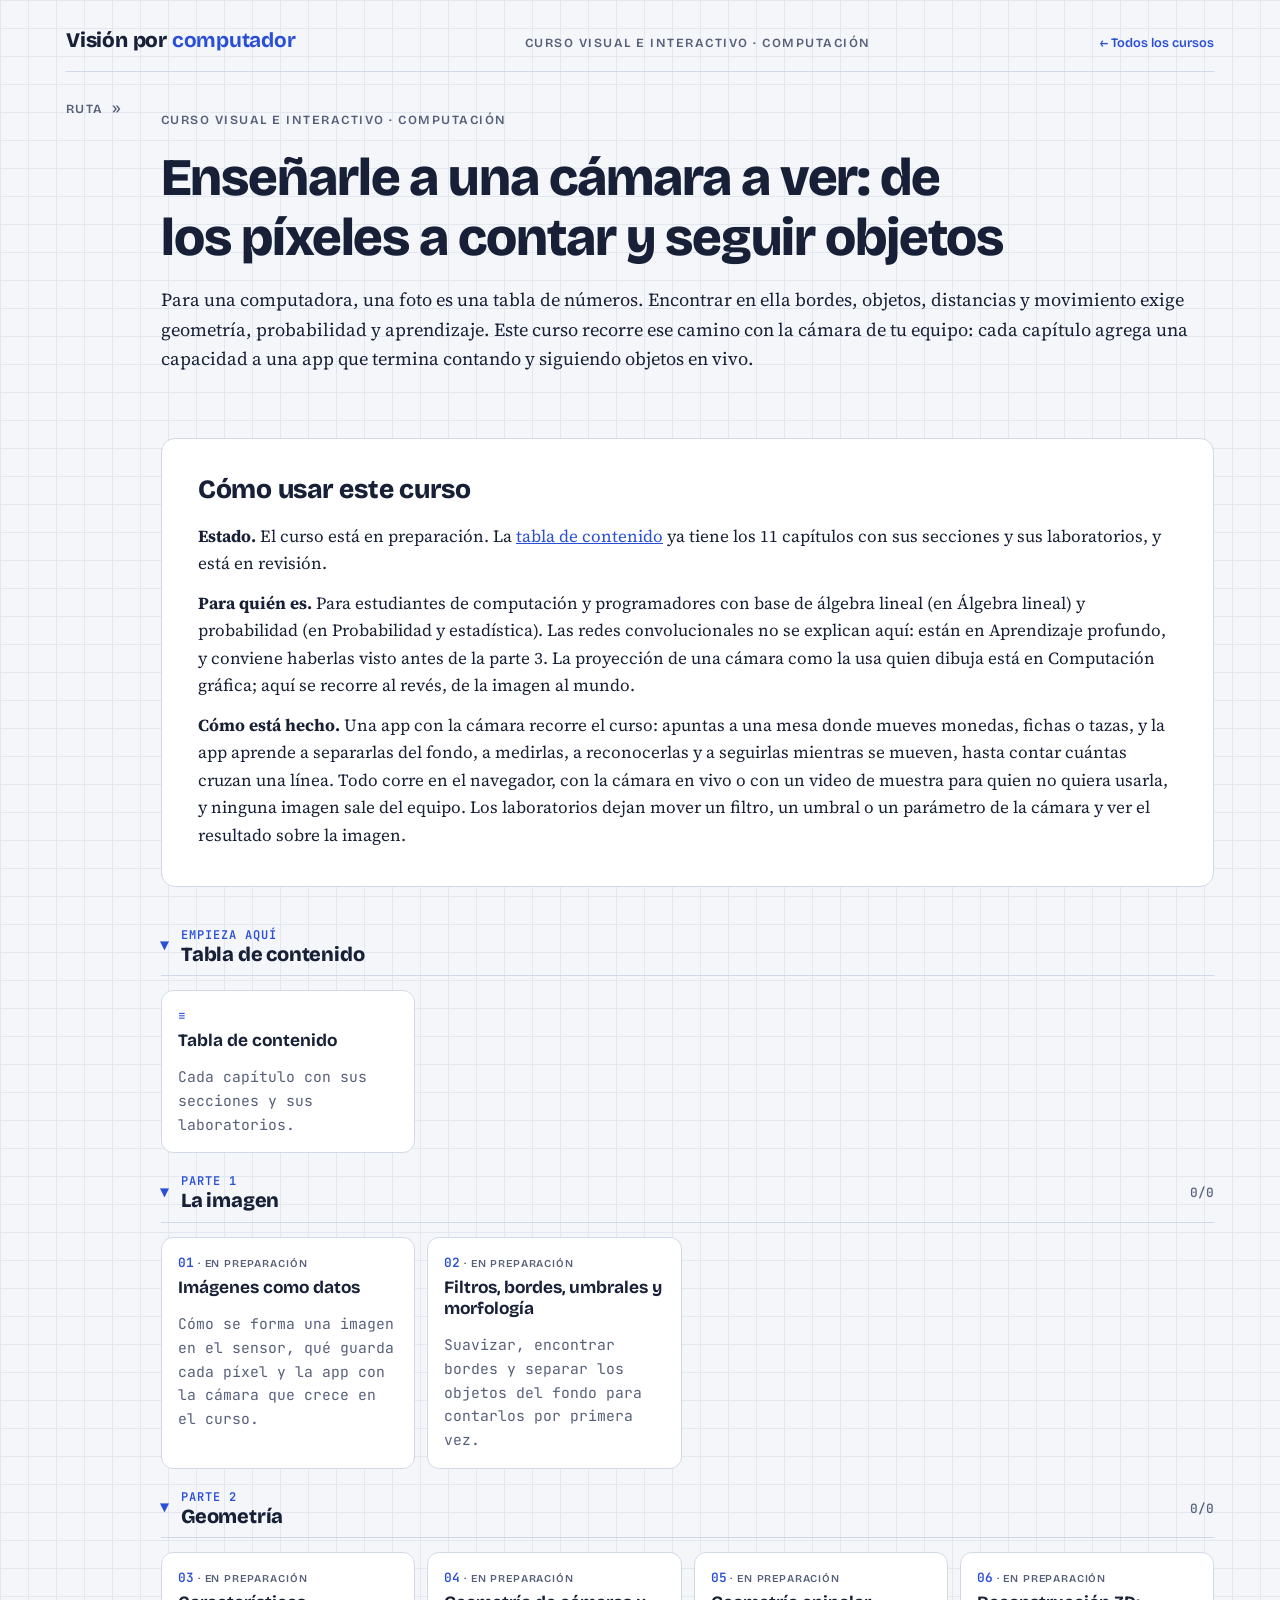
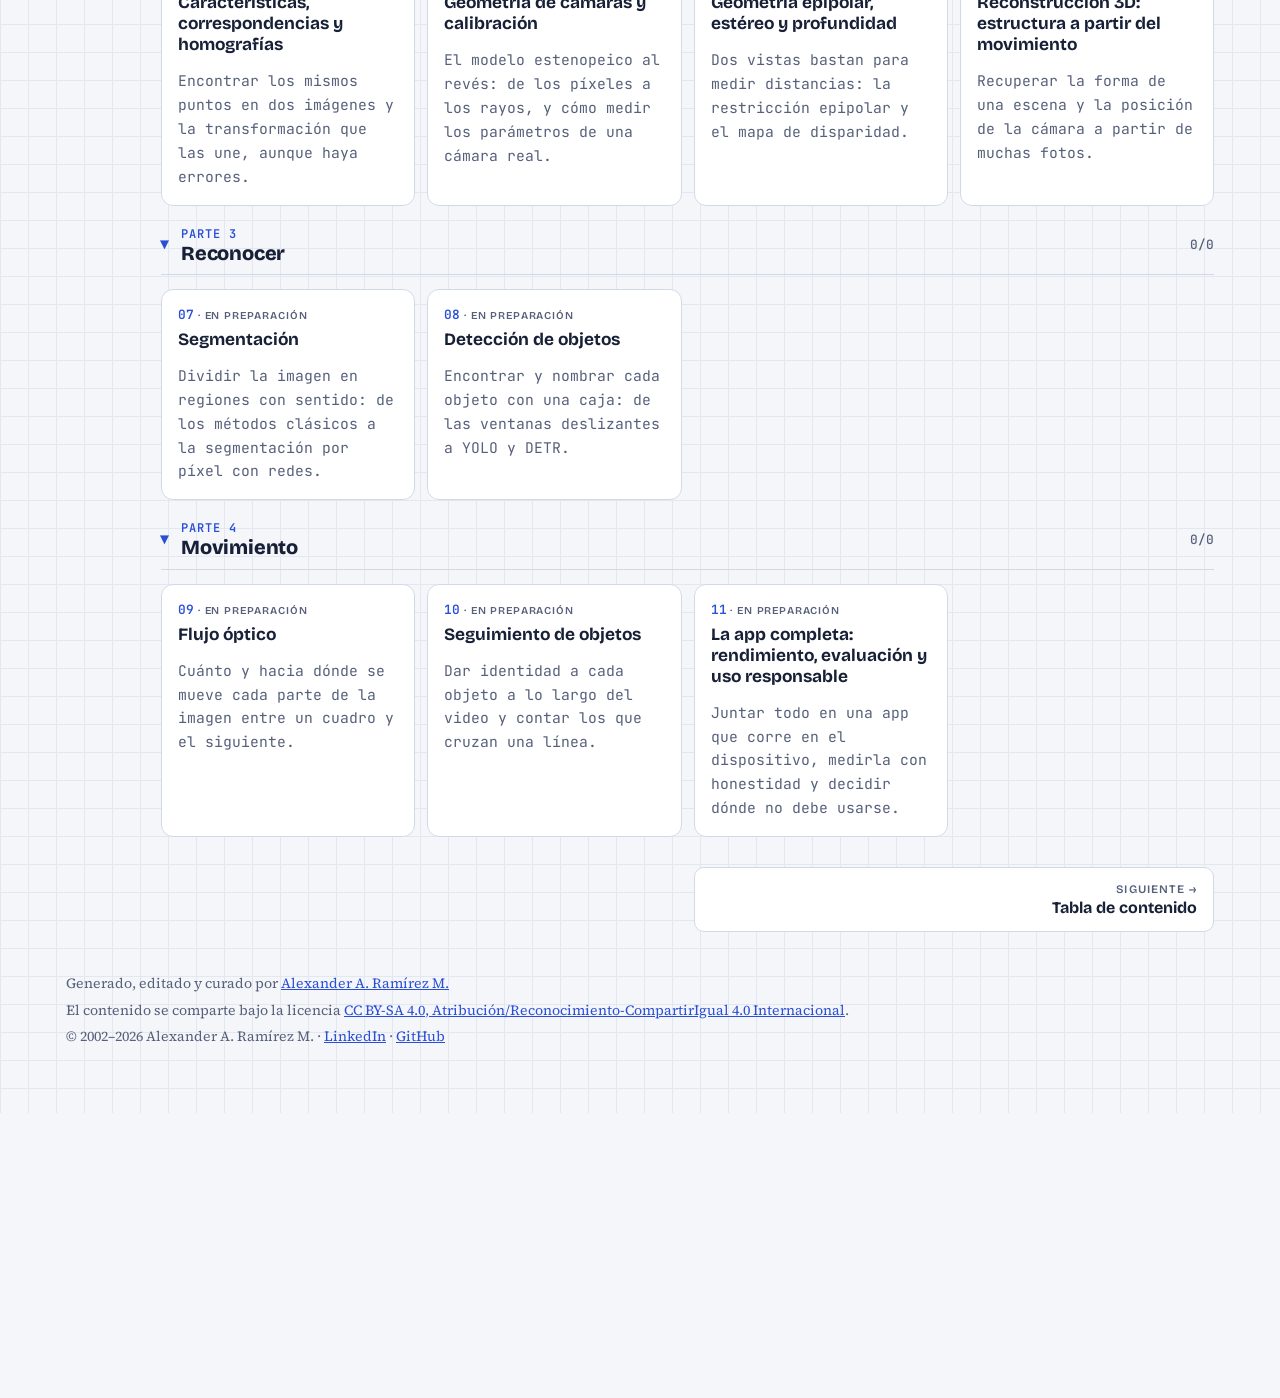
==== commit f8e5d2dd: "Pie común: autoría, licencia CC BY-SA 4.0 y año que se actualiza solo" ====
--- a/index.html
+++ b/index.html
@@ -86,7 +86,7 @@
 <nav class="pager" id="pager" aria-label="Capítulo anterior y siguiente"></nav>
 </main>
 </div>
-<footer><span>Curso abierto de aaramirez.github.io.</span><span>Sitio publicado: <a href="https://github.com/aaramirez/vision-por-computador" target="_blank" rel="noopener">github.com/aaramirez/vision-por-computador</a></span></footer>
+<footer><span>Generado, editado y curado por <a href="https://www.linkedin.com/in/alexander-ramirez-morales/" target="_blank" rel="noopener">Alexander A. Ramírez M.</a></span><span>El contenido se comparte bajo la licencia <a href="https://creativecommons.org/licenses/by-sa/4.0/deed.es" target="_blank" rel="noopener">CC BY-SA 4.0, Atribución/Reconocimiento-CompartirIgual 4.0 Internacional</a>.</span><span>© 2002–<span data-anio>2026</span> Alexander A. Ramírez M. · <a href="https://www.linkedin.com/in/alexander-ramirez-morales/" target="_blank" rel="noopener">LinkedIn</a> · <a href="https://github.com/aaramirez" target="_blank" rel="noopener">GitHub</a></span><script>document.querySelectorAll('[data-anio]').forEach(function (e) { e.textContent = new Date().getFullYear(); });</script></footer>
 </div>
 <script src="assets/lab.js"></script>
 </body>
--- a/assets/style.css
+++ b/assets/style.css
@@ -40,6 +40,8 @@
 var,.v{font-family:var(--f-body);font-style:italic}
 .bf{font-weight:700;font-style:normal}
 code,.mono{font-family:var(--f-mono);font-size:.86em}
+code,pre,.mono{font-variant-ligatures:none}
+blockquote{margin:0;padding:6px 0 6px 16px;border-left:3px solid var(--line);color:var(--muted);font-style:italic}
 .hl{background:linear-gradient(transparent 58%,var(--mark) 58%);padding:0 .1em}
 .eyebrow{font-family:var(--f-display);font-weight:600;font-size:.78rem;letter-spacing:.12em;text-transform:uppercase;color:var(--muted)}
 
@@ -345,7 +347,7 @@
 .fig .t-m{fill:var(--muted)}
 .fig .t-s{font-size:11px}
 .fig .t-xs{font-size:10px;letter-spacing:.06em}
-.fig .t-mono{font-family:var(--f-mono)}
+.fig .t-mono{font-family:var(--f-mono);font-variant-ligatures:none}
 .fig .caja{fill:var(--card);stroke:var(--line);stroke-width:1.2}
 .fig .ln{stroke:var(--muted);stroke-width:1.4;fill:none}
 .fig .ln-d{stroke-dasharray:4 4}
@@ -384,7 +386,7 @@
 .lab{grid-template-columns:minmax(0,1fr)}
 .lab select{width:100%}
 .lab .opciones label{min-width:0}
-.prose code{overflow-wrap:anywhere}
+.prose code,.practica code,.investiga code,.pruebate code,.analogia code,.caso code,.ml code,.analogia a,.caso a,.ml a,.practica a,.investiga a,.pruebate a{overflow-wrap:anywhere}
 [hidden]{display:none!important}
 .lab>*{min-width:0}
 .fig .k-warm{fill:var(--warm)} .fig .s-warm{stroke:var(--warm)}
@@ -412,13 +414,24 @@
 .cmd-nota{font-size:.82rem;color:var(--muted);margin:0}
 .cmd-l{display:flex;align-items:center;gap:8px;min-width:0}
 .cmd-l code{flex:1;min-width:0;overflow-x:auto;white-space:pre;font-size:.85rem;padding:7px 9px;background:var(--card);border:1px solid var(--line);border-radius:6px}
-.cmd-c{font:.8rem var(--f-mono);color:var(--muted);padding:2px 2px 0;overflow-wrap:anywhere}
+.cmd-c{font:.8rem var(--f-mono);color:var(--muted);padding:2px 2px 0;overflow-wrap:anywhere;font-variant-ligatures:none}
 .copiar{flex:none;font:600 .74rem var(--f-display);padding:6px 10px;border:1px solid var(--line);border-radius:6px;background:var(--card);color:var(--ink);cursor:pointer}
 .copiar:hover,.copiar:focus-visible{border-color:var(--good)}
 .copiar.ok{background:var(--good);border-color:var(--good);color:var(--card)}
 .code-copia{position:relative;min-width:0}
-.code-copia pre{max-width:100%;overflow-x:auto;padding-right:84px}
-.code-copia .copiar-todo{position:absolute;top:8px;right:8px}
+.code-copia pre{max-width:100%;overflow-x:auto}
+.code-copia .copiar-todo{position:static;display:block;width:fit-content;margin:0 0 6px auto}
+.code-lineas{display:flex;flex-wrap:wrap;justify-content:flex-end;align-items:center;gap:6px;margin:0 0 6px}
+.code-lineas pre{flex:1 0 100%;margin:0;font-size:.86em;line-height:1.5;max-height:calc(30em + 18px);overflow-x:auto;overflow-y:auto;overscroll-behavior:contain;-webkit-overflow-scrolling:touch;scrollbar-width:thin;scrollbar-color:var(--muted) transparent;padding:8px 12px 8px 4px;background:var(--card);border:1px solid var(--line);border-radius:6px}
+.code-lineas pre:focus-visible{outline:2px solid var(--accent);outline-offset:2px}
+.code-lineas pre::-webkit-scrollbar{width:8px;height:8px}
+.code-lineas pre::-webkit-scrollbar-thumb{background:var(--muted);border-radius:4px}
+.code-lineas.abierto pre{max-height:none}
+.code-lineas code{font-size:1em;counter-reset:ln}
+.code-lineas .copiar-todo{margin:0}
+.code-lineas .ver-todo{font-size:.78rem}
+.code-lineas .ln{counter-increment:ln}
+.code-lineas .ln::before{content:counter(ln);display:inline-block;width:3ch;margin-right:1.5ch;text-align:right;color:var(--muted);opacity:.7;user-select:none;-webkit-user-select:none}
 
 /* ---- Libros de matemática: fórmulas, enunciados, demostraciones, ejercicios y prompts ---- */
 .math-display{display:block;max-width:100%;overflow-x:auto;overflow-y:hidden;padding:6px 2px;margin:4px 0;text-align:center}
@@ -452,6 +465,9 @@
 .indice-enunciados{list-style:none;padding:0;display:grid;gap:4px}
 .indice-enunciados a{text-decoration:none}
 
+/* ---- Aviso del curso (por ejemplo, material en proceso de curado) ---- */
+.aviso-curado{margin:0 0 16px;padding:10px 14px;border:1px solid var(--warm);border-left:4px solid var(--warm);border-radius:8px;background:var(--card);font:500 .92rem var(--f-display);color:var(--ink)}
+
 /* ---- Propio de este curso ---- */
 /* Tabla de contenido: separa cada capítulo */
 [data-page="temario"] .prose h3{margin-top:2rem;padding-top:1.4rem;border-top:1px solid var(--line)}
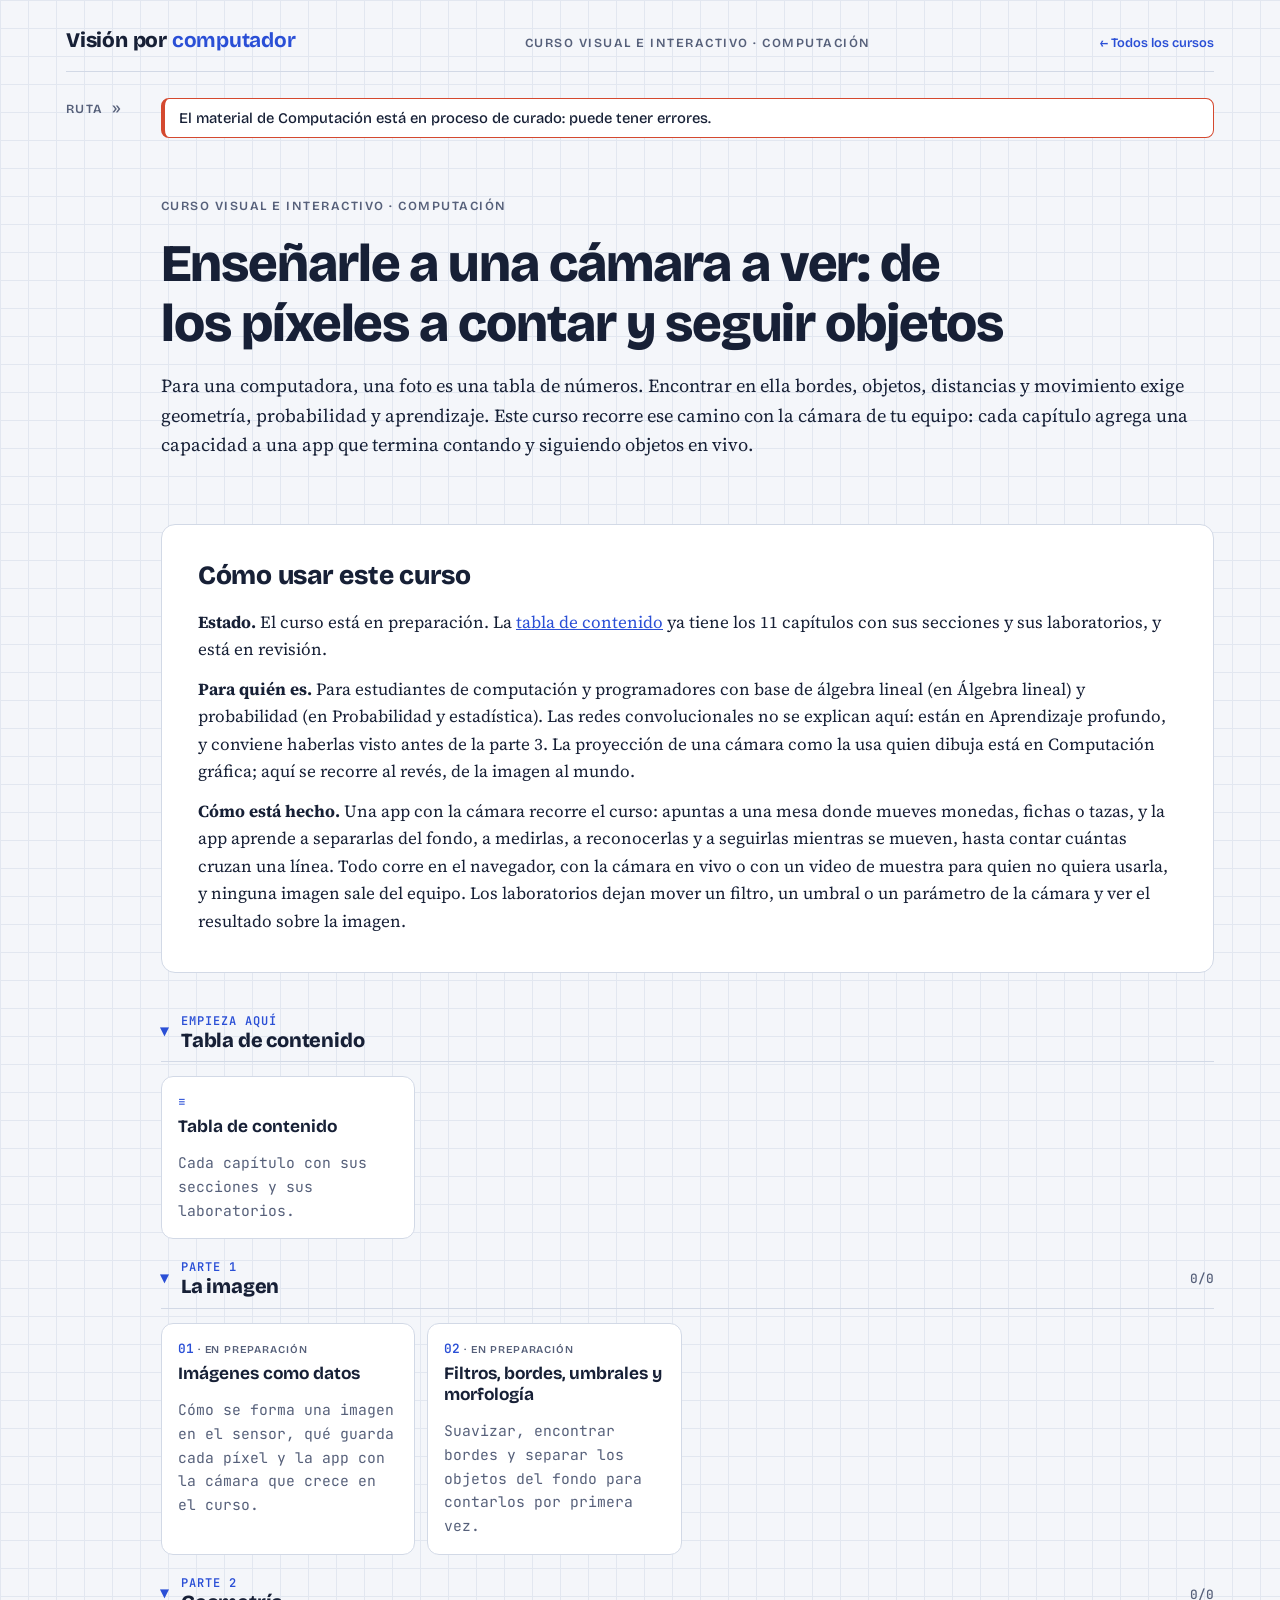
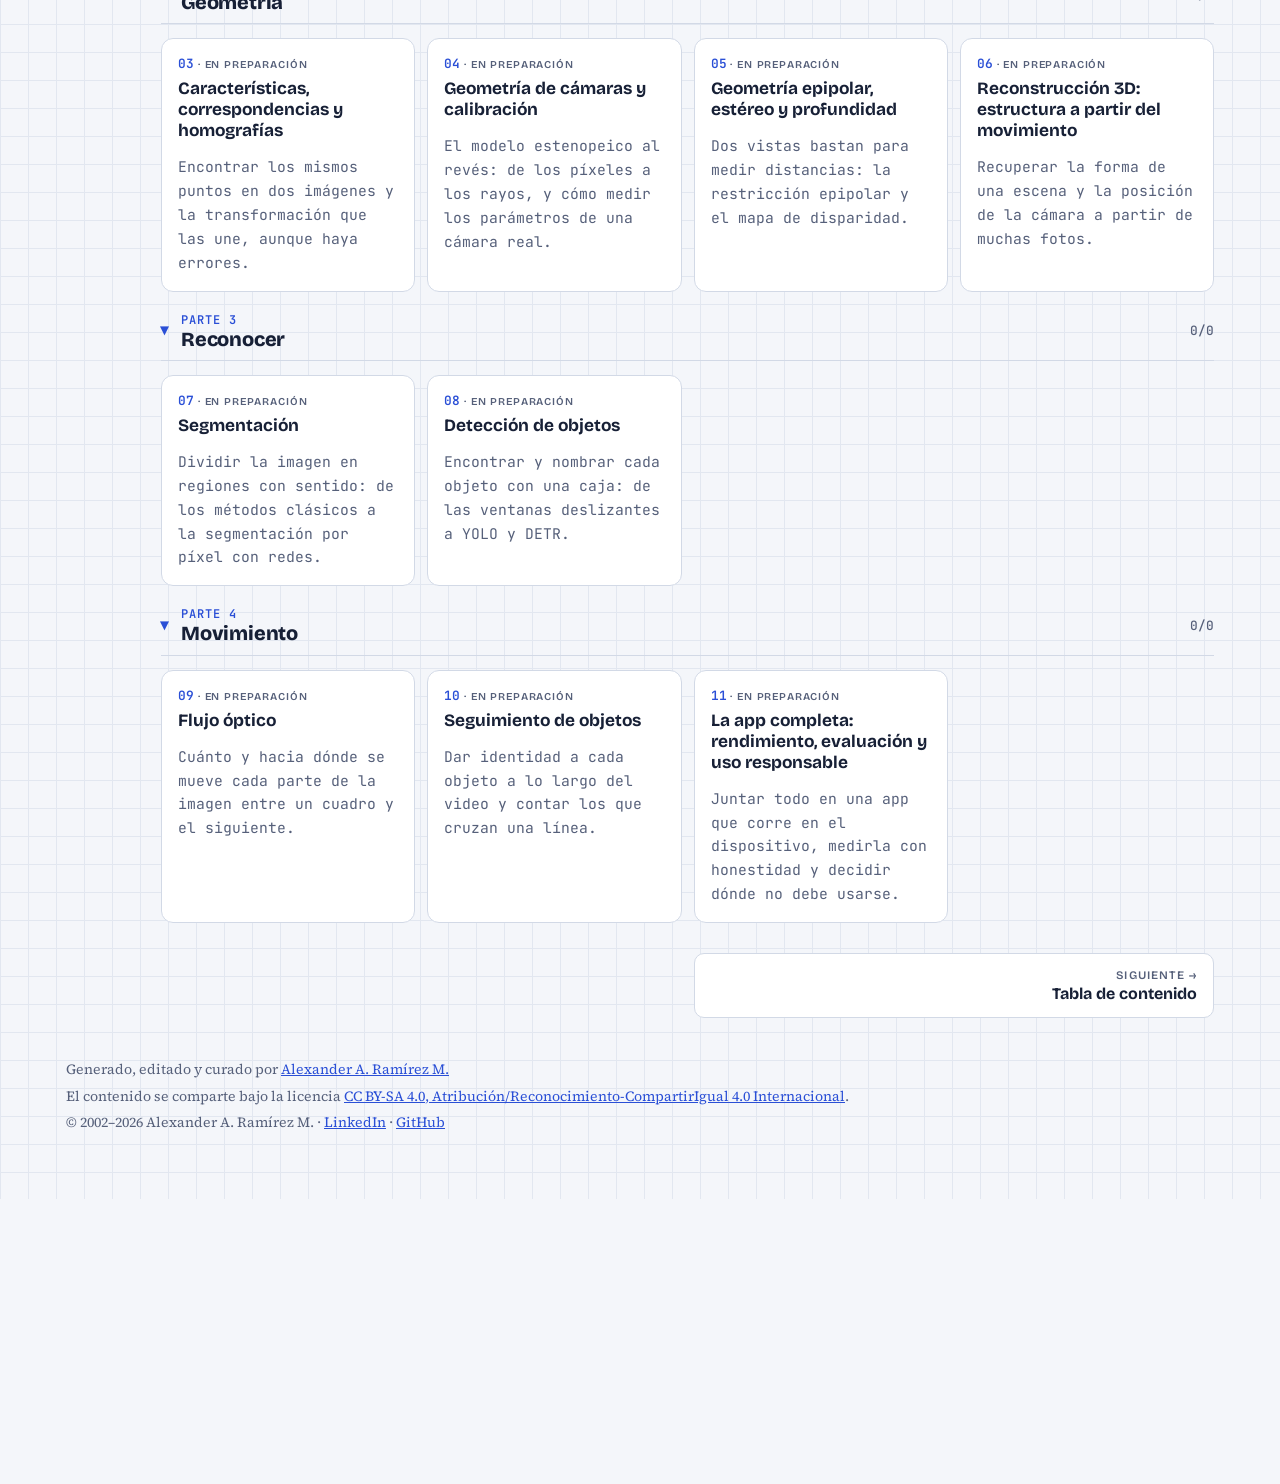
==== commit 996df9a2: "Nota: el material de Computación está en proceso de curado" ====
--- a/index.html
+++ b/index.html
@@ -29,6 +29,7 @@
 <nav class="toc" id="toc" aria-label="Ruta de aprendizaje"></nav>
 <main>
 
+<p class="aviso-curado" role="note">El material de Computación está en proceso de curado: puede tener errores.</p>
 <header class="hero">
   <span class="eyebrow">Curso visual e interactivo · Computación</span>
   <h1>Enseñarle a una cámara a ver: de los píxeles a contar y seguir objetos</h1>
